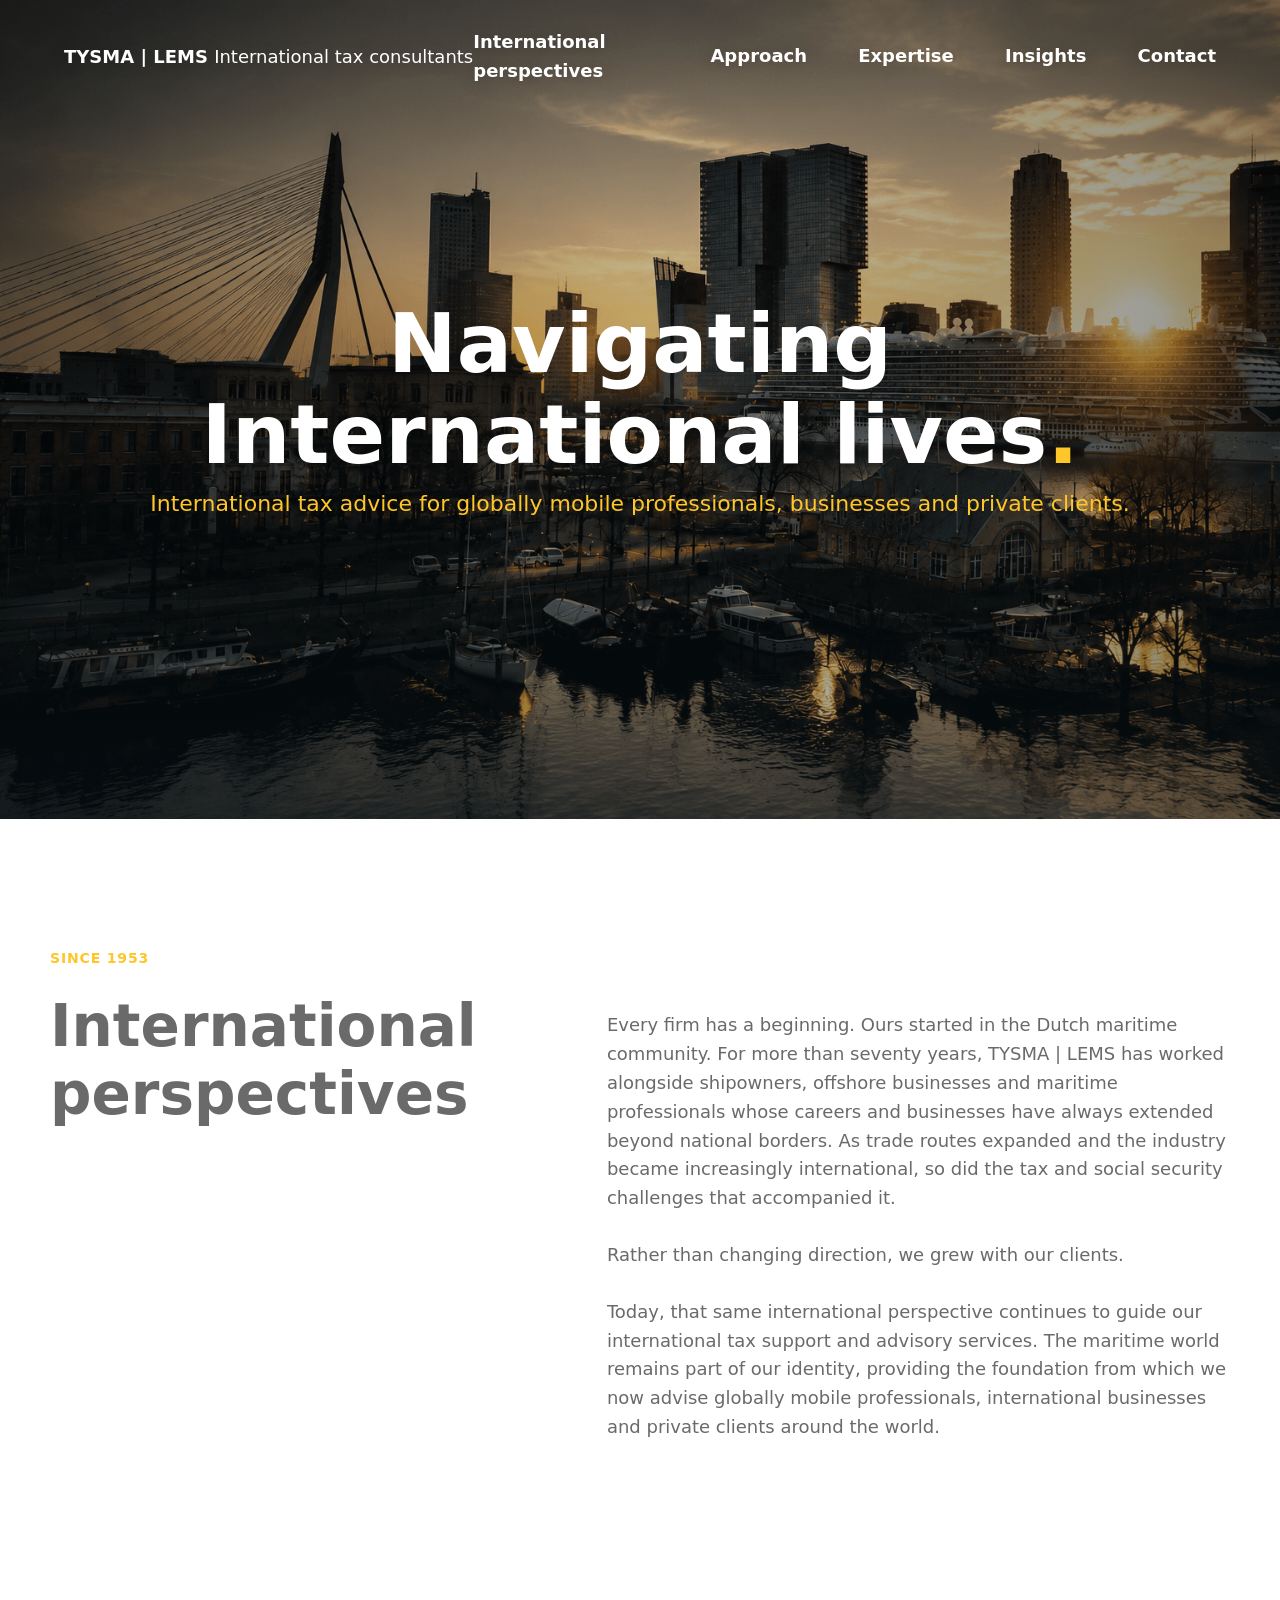
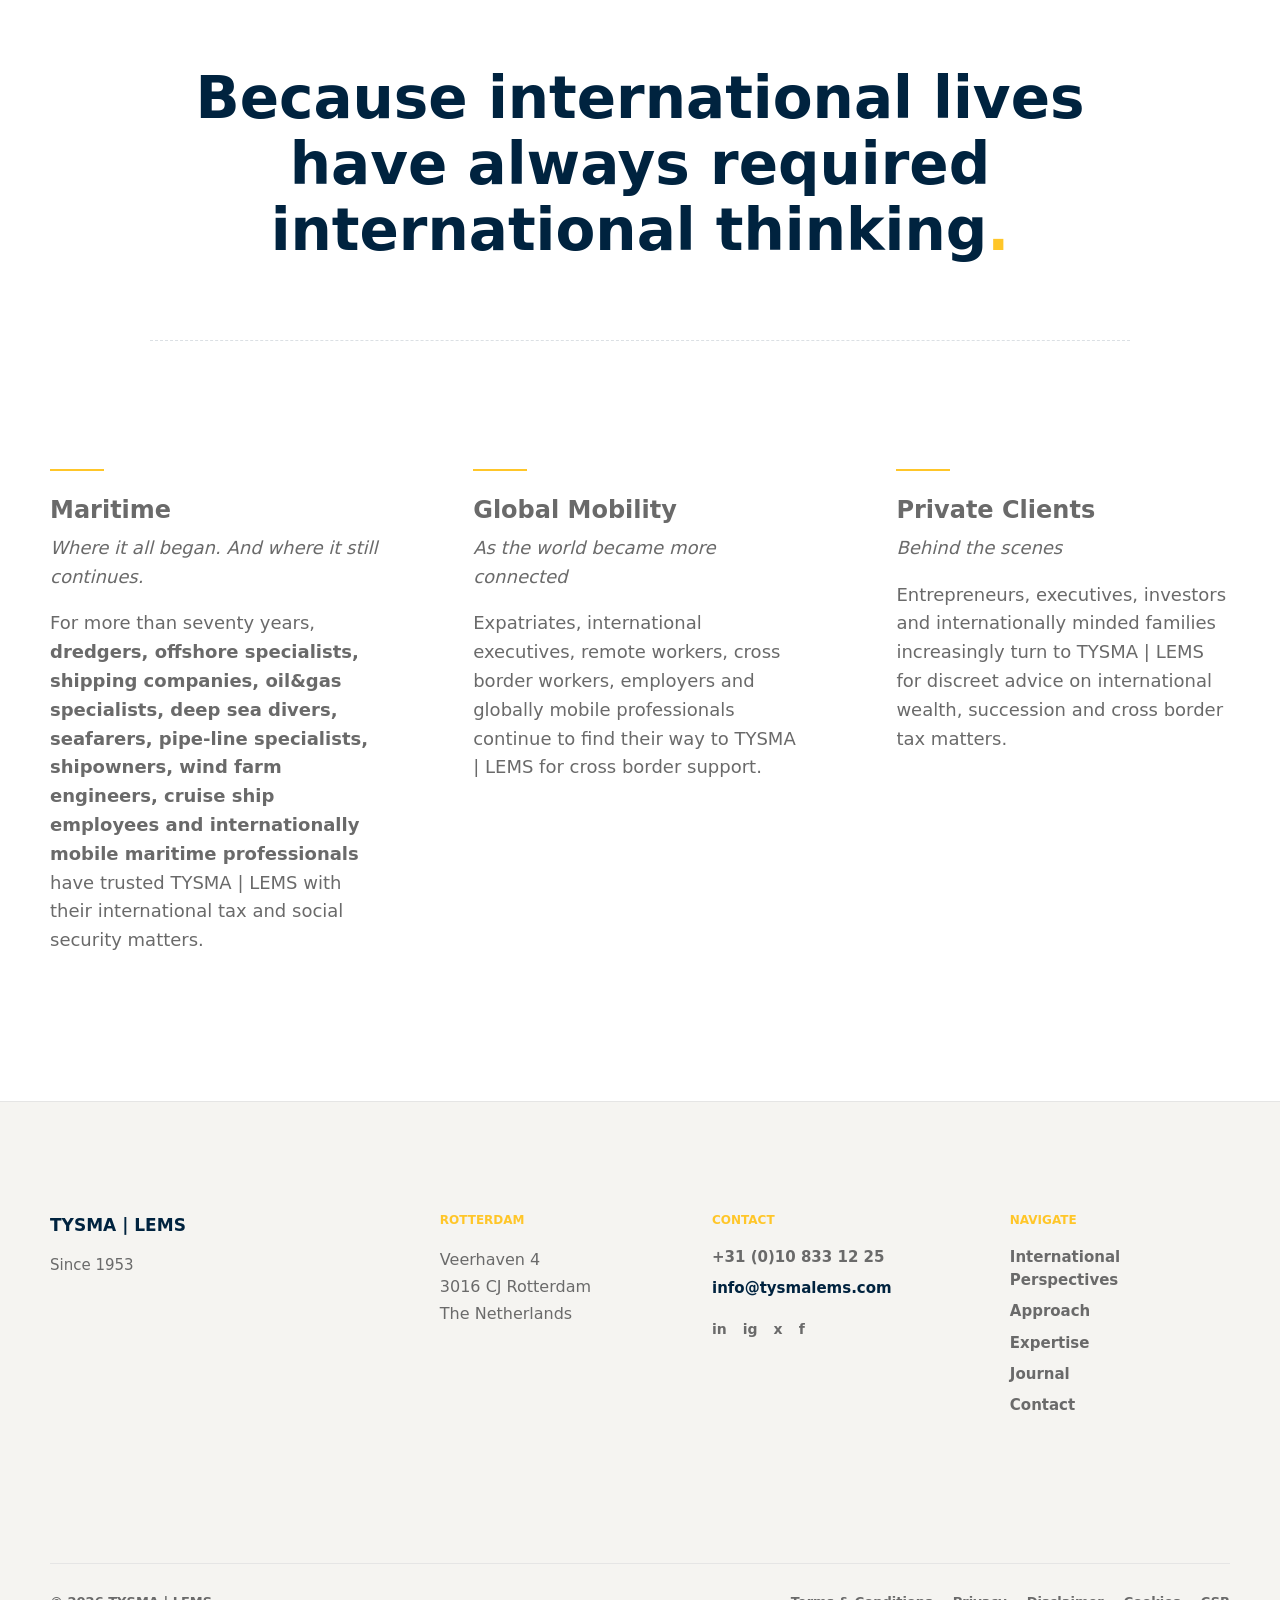
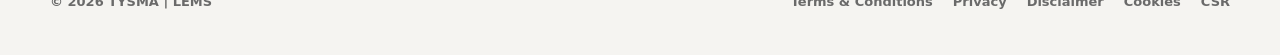
==== index.html @ 6f710032 "Set full homepage brand on one line and standardize short name" ====
<!doctype html>
<html lang="en">
  <head>
    <meta charset="utf-8">
    <meta name="viewport" content="width=device-width, initial-scale=1">
    <title>TYSMA | LEMS</title>
    <meta
      name="description"
      content="International tax advice for globally mobile professionals, businesses and private clients."
    >
    <link rel="canonical" href="https://www.tysmalems.com/">
    <meta property="og:title" content="TYSMA | LEMS">
    <meta property="og:description" content="International tax advice for globally mobile professionals, businesses and private clients.">
    <meta property="og:type" content="website">
    <meta property="og:url" content="https://www.tysmalems.com/">
    <link rel="icon" href="favicon.svg" type="image/svg+xml">
    <link rel="manifest" href="site.webmanifest">
    <meta name="theme-color" content="#00233F">
    <meta property="og:image" content="https://www.tysmalems.com/hero-maritime.png">
    <meta property="og:image:alt" content="TYSMA | LEMS">
    <meta name="twitter:image" content="https://www.tysmalems.com/hero-maritime.png">
    <meta name="twitter:card" content="summary_large_image">
    <link rel="stylesheet" href="styles.css?v=41">
  </head>
  <body>
    <header class="site-header site-header--full" data-header>
      <a class="brand brand--full" href="index.html" aria-label="TYSMA | LEMS International tax consultants — home">TYSMA | LEMS <span class="brand-description">International tax consultants</span></a>
      <button class="menu-button" type="button" aria-label="Open menu" aria-expanded="false" data-menu-button>
        <span></span>
        <span></span>
      </button>
      <nav class="site-nav" data-nav>
        <a href="index.html#international-lives">International perspectives</a>
        <a href="approach.html">Approach</a>
        <a href="expertise.html">Expertise</a>
        <a href="insights.html">Insights</a>
        <a href="contact.html">Contact</a>
      </nav>
    </header>

    <main>
      <section class="hero" id="tysmalems" aria-label="TYSMA | LEMS introduction">
        <div class="hero-slides" aria-hidden="true">
          <img src="hero-maritime.png" alt="" class="hero-image is-active">
        </div>
        <div class="hero-shade"></div>
        <div class="hero-content">
          <h1>Navigating International lives<span>.</span></h1>
          <p>International tax advice for globally mobile professionals, businesses and private&nbsp;clients.</p>
        </div>
      </section>

      <section class="intro section" id="international-lives">
        <div class="section-label">Since 1953</div>
        <div class="intro-grid">
          <h2>International perspectives</h2>
          <div class="copy">
            <p>Every firm has a beginning. Ours started in the Dutch maritime community. For more than seventy years, TYSMA | LEMS has worked alongside shipowners, offshore businesses and maritime professionals whose careers and businesses have always extended beyond national borders. As trade routes expanded and the industry became increasingly international, so did the tax and social security challenges that accompanied it.</p>
            <p>Rather than changing direction, we grew with our clients.</p>
            <p>Today, that same international perspective continues to guide our international tax support and advisory services. The maritime world remains part of our identity, providing the foundation from which we now advise globally mobile professionals, international businesses and private clients around the world.</p>
          </div>
        </div>
      </section>

      <section class="statement section" aria-label="Statement">
        <p>Because international lives have always required international thinking<span class="brand-dot">.</span></p>
      </section>

      <section class="expertise section" aria-label="Target groups">
        <article>
          <span class="target-mark" aria-hidden="true"></span>
          <h3>Maritime</h3>
          <p class="italic">Where it all began. And where it still continues.</p>
          <p>For more than seventy years, <strong>dredgers, offshore specialists, shipping companies, oil&gas specialists, deep sea divers, seafarers, pipe-line specialists, shipowners, wind farm engineers, cruise ship employees and internationally mobile maritime professionals</strong> have trusted TYSMA | LEMS with their international tax and social security matters.</p>
        </article>
        <article>
          <span class="target-mark" aria-hidden="true"></span>
          <h3>Global Mobility</h3>
          <p class="italic">As the world became more connected</p>
          <p>Expatriates, international executives, remote workers, cross border workers, employers and globally mobile professionals continue to find their way to TYSMA | LEMS for cross border support.</p>
        </article>
        <article>
          <span class="target-mark" aria-hidden="true"></span>
          <h3>Private Clients</h3>
          <p class="italic">Behind the scenes</p>
          <p>Entrepreneurs, executives, investors and internationally minded families increasingly turn to TYSMA | LEMS for discreet advice on international wealth, succession and cross border tax matters.</p>
        </article>
      </section>
    </main>

    <footer class="site-footer" id="footer">
      <div class="footer-inner">
        <div class="footer-brand-block">
          <div class="footer-mark">TYSMA | LEMS</div>
          <p>Since 1953</p>
        </div>

        <div class="footer-info-grid">
          <section class="footer-section" aria-labelledby="footer-rotterdam">
            <h2 id="footer-rotterdam">Rotterdam</h2>
            <address>
              Veerhaven 4<br>
              3016 CJ Rotterdam<br>
              The Netherlands
            </address>
          </section>

          <section class="footer-section" aria-labelledby="footer-contact">
            <h2 id="footer-contact">Contact</h2>
            <a href="tel:+31108331225">+31 (0)10 833 12 25</a>
            <a href="mailto:info@tysmalems.com">info@tysmalems.com</a>
            <div class="social-links footer-social" aria-label="Social links">
              <a href="#" aria-label="LinkedIn">in</a>
              <a href="#" aria-label="Instagram">ig</a>
              <a href="#" aria-label="X">x</a>
              <a href="#" aria-label="Facebook">f</a>
            </div>
          </section>
        </div>

        <nav class="footer-section footer-nav" aria-labelledby="footer-navigate">
          <h2 id="footer-navigate">Navigate</h2>
          <a href="index.html">International Perspectives</a>
          <a href="approach.html">Approach</a>
          <a href="expertise.html">Expertise</a>
          <a href="insights.html">Journal</a>
          <a href="contact.html">Contact</a>
        </nav>

        <div class="footer-bottom">
          <div class="footer-legal" aria-label="Legal links">
            <a href="terms.html">Terms &amp; Conditions</a>
            <a href="privacy.html">Privacy</a>
            <a href="disclaimer.html">Disclaimer</a>
            <a href="cookies.html">Cookies</a>
            <a href="csr.html">CSR</a>
          </div>
          <span>&copy; 2026 TYSMA | LEMS</span>
        </div>
      </div>
    </footer>

    <script src="seo.js?v=2"></script>
    <script src="script.js?v=30"></script>
  </body>
</html>
---- styles.css ----
:root {
  --ink: #3f3f3f;
  --muted: #6a6a6a;
  --light: #8a8a8a;
  --soft: #f4f1e8;
  --line: rgba(0, 35, 63, 0.14);
  --gold: #ffc629;
  --blue: #00233f;
  --white: #ffffff;
  --max: 1180px;
}

* {
  box-sizing: border-box;
}

html {
  scroll-behavior: smooth;
}

body {
  margin: 0;
  color: var(--ink);
  background: var(--white);
  font-family: Inter, ui-sans-serif, system-ui, -apple-system, BlinkMacSystemFont, "Segoe UI", sans-serif;
  font-size: 16px;
  line-height: 1.6;
}

a {
  color: inherit;
  text-decoration: none;
}

img {
  display: block;
  max-width: 100%;
}

.site-header {
  position: fixed;
  z-index: 20;
  top: 0;
  left: 0;
  right: 0;
  display: flex;
  align-items: center;
  justify-content: space-between;
  padding: 28px clamp(22px, 5vw, 78px);
  color: var(--white);
  text-shadow: 0 1px 16px rgba(0, 0, 0, 0.28);
  transition: background 180ms ease, box-shadow 180ms ease, padding 180ms ease;
}

.site-header.is-scrolled,
.site-header.is-open,
.inner-page .site-header {
  color: var(--ink);
  background: rgba(255, 255, 255, 0.94);
  box-shadow: 0 1px 0 rgba(23, 57, 74, 0.08);
  backdrop-filter: blur(12px);
  padding-top: 18px;
  padding-bottom: 18px;
  text-shadow: none;
}

.brand,
.site-nav a {
  font-size: 18px;
  font-weight: 650;
}

.brand {
  display: block;
  flex-shrink: 0;
  letter-spacing: 0;
  line-height: 1.25;
}

.brand.brand--full {
  white-space: nowrap;
  font-size: clamp(10px, 2.3vw, 18px);
}

.brand-description {
  font-weight: 400;
}

@media (max-width: 1200px) {
  .site-header--full {
    flex-wrap: wrap;
  }

  .site-header--full .menu-button {
    display: block;
  }

  .site-header--full .site-nav {
    display: none;
    width: 100%;
    flex-direction: column;
    align-items: flex-start;
    gap: 18px;
    padding: 18px 0 4px;
  }

  .site-header--full.is-open .site-nav {
    display: flex;
  }
}

@media (min-width: 901px) and (max-width: 1150px) {
  .site-header .site-nav {
    gap: 20px;
  }
  .site-header .site-nav a {
    font-size: 16px;
  }
}

.site-nav {
  display: flex;
  gap: clamp(22px, 4vw, 58px);
  align-items: center;
}

.site-nav a {
  position: relative;
}

.site-nav a::after {
  content: "";
  position: absolute;
  left: 0;
  right: 0;
  bottom: -7px;
  height: 2px;
  background: var(--gold);
  transform: scaleX(0);
  transform-origin: left;
  transition: transform 160ms ease;
}

.site-nav a:hover::after,
.site-nav a:focus-visible::after,
.site-nav a[aria-current="page"]::after {
  transform: scaleX(1);
}

.menu-button {
  display: none;
  width: 42px;
  height: 42px;
  border: 0;
  color: inherit;
  background: transparent;
  cursor: pointer;
}

.menu-button span {
  display: block;
  width: 24px;
  height: 2px;
  margin: 6px auto;
  background: currentColor;
}

.hero {
  position: relative;
  min-height: 91vh;
  overflow: hidden;
  display: grid;
  place-items: center;
  padding: 120px 24px;
}

.approach-hero {
  place-items: center;
}

.hero-image,
.hero-slides,
.hero-shade {
  position: absolute;
  inset: 0;
  width: 100%;
  height: 100%;
}

.approach-hero .hero-image {
  object-position: center;
}

.hero-image {
  position: absolute;
  opacity: 0;
  object-fit: cover;
  transition: opacity 1200ms ease;
}

.hero-image.is-active {
  opacity: 1;
}

.hero-shade {
  background:
    linear-gradient(180deg, rgba(0, 0, 0, 0.1), rgba(23, 57, 74, 0.18)),
    radial-gradient(circle at 52% 45%, rgba(0, 0, 0, 0.1), rgba(0, 0, 0, 0.42));
}

.approach-hero-shade {
  position: absolute;
  inset: 0;
  background:
    linear-gradient(90deg, rgba(0, 35, 63, 0.4), rgba(0, 35, 63, 0.08) 58%, rgba(0, 35, 63, 0.18)),
    linear-gradient(180deg, rgba(0, 0, 0, 0.08), rgba(0, 0, 0, 0.2));
}

.hero-content {
  position: relative;
  width: min(1100px, 92vw);
  text-align: center;
  color: var(--white);
}

.approach-hero-content {
  position: relative;
  z-index: 1;
  width: min(1100px, 92vw);
  text-align: center;
  color: var(--white);
}

.approach-hero-content h1 {
  margin: 0;
  font-size: clamp(46px, 5.5vw, 72px);
  font-weight: 650;
  line-height: 1.08;
}

.approach-hero-content p {
  margin: 18px 0 0;
  color: var(--white);
  font-size: clamp(38px, 5vw, 66px);
  font-weight: 400;
  line-height: 1.15;
}

.approach-hero-content p span {
  color: var(--gold);
}

.hero h1 {
  margin: 0 0 8px;
  font-size: clamp(42px, 7vw, 82px);
  line-height: 1.1;
  font-weight: 650;
}

.hero h1 span,
.hero p,
.section-label {
  color: var(--gold);
}

.brand-dot {
  color: var(--gold);
}

.hero p {
  max-width: 980px;
  margin: 0 auto;
  font-size: clamp(18px, 2vw, 22px);
  line-height: 1.45;
}

.section {
  width: min(var(--max), calc(100% - 44px));
  margin: 0 auto;
  padding: clamp(72px, 10vw, 132px) 0;
  scroll-margin-top: 96px;
}

.page-main {
  padding-top: 92px;
}

.page-section {
  width: min(var(--max), calc(100% - 44px));
  margin: 0 auto;
  padding: clamp(72px, 10vw, 132px) 0;
  scroll-margin-top: 96px;
}

.section-label {
  margin-bottom: 24px;
  font-size: 14px;
  font-weight: 700;
  text-transform: uppercase;
  letter-spacing: 0.06em;
}

.intro-grid,
.principles,
.contact {
  display: grid;
  grid-template-columns: minmax(260px, 0.9fr) minmax(0, 1.2fr);
  gap: clamp(34px, 7vw, 92px);
}

h2 {
  margin: 0;
  color: var(--muted);
  font-size: clamp(38px, 5vw, 58px);
  font-weight: 650;
  line-height: 1.16;
}

.page-title {
  margin: 0;
  color: var(--muted);
  font-size: clamp(42px, 6vw, 72px);
  font-weight: 650;
  line-height: 1.1;
}

.copy {
  color: var(--muted);
  font-size: 18px;
}

.copy p + p {
  margin-top: 28px;
}

.statement {
  max-width: 980px;
  padding-top: clamp(34px, 6vw, 78px);
  padding-bottom: clamp(34px, 6vw, 78px);
  text-align: center;
  border-bottom: 1px dashed var(--line);
}

.statement p {
  margin: 0;
  color: var(--blue);
  font-size: clamp(32px, 4.8vw, 58px);
  font-weight: 650;
  line-height: 1.14;
}

.expertise {
  display: grid;
  grid-template-columns: repeat(3, 1fr);
  gap: clamp(38px, 7vw, 96px);
  background: var(--white);
}

.expertise article {
  min-height: 0;
  padding: 0;
  background: transparent;
}

.target-mark {
  display: block;
  width: 54px;
  height: 2px;
  background: var(--gold);
}

h3 {
  margin: 24px 0 8px;
  color: var(--muted);
  font-size: 24px;
  line-height: 1.3;
}

.expertise p,
.principle-list p,
.journal p,
.approach-content p {
  color: var(--muted);
  font-size: 18px;
}

.italic {
  margin-top: 0;
  font-style: italic;
  font-weight: 300;
}

.approach {
  display: grid;
  grid-template-columns: minmax(320px, 0.95fr) minmax(0, 1fr);
  gap: clamp(36px, 6vw, 82px);
  align-items: center;
}

.approach-opening {
  max-width: 980px;
  padding-top: clamp(58px, 8vw, 92px);
  padding-bottom: clamp(58px, 8vw, 92px);
  text-align: center;
}

.approach-opening p {
  margin: 0;
  color: var(--muted);
  font-size: clamp(22px, 2.8vw, 30px);
  font-style: italic;
  font-weight: 300;
  line-height: 1.35;
}

.approach-opening > span {
  display: block;
  width: 204px;
  height: 2px;
  margin: clamp(50px, 7vw, 76px) auto 0;
  background: var(--gold);
}

.approach-image {
  min-height: 560px;
  overflow: hidden;
}

.approach-image img {
  width: 100%;
  height: 100%;
  object-fit: cover;
}

.approach-content .lead {
  color: var(--blue);
  font-size: clamp(23px, 2.4vw, 34px);
  line-height: 1.28;
}

.principles {
  border-top: 1px solid var(--line);
}

.principle-list {
  display: grid;
  grid-template-columns: repeat(2, minmax(0, 1fr));
  gap: 34px 40px;
}

.principle-list article {
  border-top: 1px solid var(--line);
  padding-top: 22px;
}

.journal {
  width: 100%;
  max-width: none;
  background: var(--blue);
  color: var(--white);
  padding-left: max(22px, calc((100vw - var(--max)) / 2));
  padding-right: max(22px, calc((100vw - var(--max)) / 2));
}

.journal-page {
  min-height: calc(100vh - 92px);
}

.journal-page p {
  max-width: 680px;
  color: var(--muted);
  font-size: 20px;
}

.journal-filters {
  display: flex;
  flex-wrap: wrap;
  gap: 14px 26px;
  margin: clamp(42px, 7vw, 74px) 0 42px;
}

.journal-filters button,
.journal-filters a {
  border: 0;
  padding: 0;
  color: var(--muted);
  background: transparent;
  font: inherit;
  font-size: 13px;
  font-weight: 800;
  letter-spacing: 0.06em;
  text-transform: uppercase;
  cursor: pointer;
}

.journal-filters button.is-active,
.journal-filters a.is-active {
  color: var(--blue);
  border-bottom: 2px solid var(--gold);
}

.featured-journal {
  padding: clamp(34px, 6vw, 66px) 0;
  border-top: 1px solid var(--line);
  border-bottom: 1px solid var(--line);
}

.featured-journal h2 {
  max-width: 880px;
  margin: 16px 0;
  color: var(--blue);
  font-size: clamp(36px, 5vw, 64px);
}

.featured-journal a,
.journal-item a,
.article-share a,
.article-back-link {
  display: inline-block;
  margin-top: 18px;
  color: var(--blue);
  font-weight: 800;
  border-bottom: 2px solid var(--gold);
}

.journal-list {
  display: grid;
  grid-template-columns: repeat(3, 1fr);
  gap: clamp(32px, 5vw, 64px);
  margin-top: clamp(44px, 7vw, 76px);
}

.category-list {
  margin-top: clamp(34px, 6vw, 62px);
}

.journal-item {
  padding-top: 22px;
  border-top: 1px solid var(--line);
}

.journal-item h2 {
  margin: 16px 0 12px;
  color: var(--muted);
  font-size: clamp(25px, 3vw, 34px);
}

.journal-meta {
  margin: 0;
  color: var(--gold);
  font-size: 13px;
  font-weight: 800;
  letter-spacing: 0.06em;
  text-transform: uppercase;
}

.journal-empty {
  grid-column: 1 / -1;
}

.article-page {
  max-width: 780px;
}

.article-page .page-title {
  margin-top: 18px;
}

.article-standfirst {
  color: var(--muted);
  font-size: clamp(22px, 3vw, 30px);
  line-height: 1.36;
}

.article-hero {
  width: 100%;
  margin: 46px 0;
}

.article-body {
  color: var(--muted);
  font-size: 19px;
  line-height: 1.78;
}

.article-body p + p {
  margin-top: 28px;
}

.article-contact {
  margin-top: 52px;
  padding-top: 24px;
  border-top: 1px solid var(--line);
}

.article-contact p {
  max-width: 620px;
  margin: 0;
  color: var(--muted);
  font-size: 20px;
  line-height: 1.55;
}

.article-contact a {
  display: inline-block;
  margin-top: 18px;
  color: var(--blue);
  font-weight: 800;
  border-bottom: 2px solid var(--gold);
}

.article-footer {
  display: grid;
  grid-template-columns: minmax(180px, 1fr) auto;
  gap: 22px 42px;
  align-items: start;
  margin-top: 58px;
  padding-top: 24px;
  border-top: 1px solid var(--line);
}

.article-updated {
  margin: 18px 0 0;
  color: var(--ink);
}

.article-footer-actions {
  display: flex;
  flex-wrap: wrap;
  justify-content: flex-end;
  gap: 18px 32px;
}

.article-share {
  display: flex;
  flex-wrap: wrap;
  gap: 18px;
  align-items: baseline;
}

.article-share button {
  border: 0;
  margin-top: 18px;
  padding: 0 0 2px;
  color: var(--blue);
  background: transparent;
  font: inherit;
  font-weight: 800;
  border-bottom: 2px solid transparent;
  cursor: pointer;
}

.cms-page {
  background: var(--white);
}

.cms-desk > .page-title {
  max-width: 900px;
}

.cms-intro {
  max-width: 760px;
  color: var(--muted);
  font-size: 19px;
}

.cms-status {
  margin: 0;
  color: var(--blue);
  font-size: 13px;
  font-weight: 800;
}

.cms-grid {
  display: grid;
  grid-template-columns: minmax(300px, 0.8fr) minmax(420px, 1.2fr);
  gap: 28px;
  margin-top: 52px;
}

.cms-media-stack {
  display: grid;
  gap: 28px;
  align-content: start;
}

.cms-panel {
  background: var(--white);
  padding: clamp(24px, 4vw, 40px);
  border: 1px solid rgba(0, 35, 63, 0.12);
}

.cms-panel-head {
  display: flex;
  align-items: flex-start;
  justify-content: space-between;
  gap: 18px;
  margin-bottom: 26px;
}

.cms-panel h2 {
  margin: 0;
  color: var(--blue);
  font-size: 26px;
}

.cms-panel-head p {
  margin: 0;
  color: var(--muted);
  font-weight: 700;
}

.media-row,
.desk-row {
  display: grid;
  gap: 18px;
  padding: 18px 0;
  border-top: 1px solid var(--line);
}

.media-row {
  grid-template-columns: 96px minmax(0, 1fr) auto;
  align-items: center;
}

.media-row img {
  width: 96px;
  aspect-ratio: 3 / 2;
  object-fit: cover;
}

.media-row strong,
.media-row span,
.desk-row span {
  display: block;
}

.media-row span,
.desk-row p,
.desk-row span {
  color: var(--muted);
  font-size: 13px;
}

.upload-drop {
  display: block;
  margin-top: 22px;
  padding: 24px;
  color: var(--blue);
  border: 1px dashed var(--gold);
  cursor: pointer;
}

.upload-drop input {
  display: block;
  margin-top: 14px;
}

.cms-form {
  display: grid;
  gap: 18px;
}

.field-grid {
  display: grid;
  grid-template-columns: 1fr 1fr;
  gap: 18px;
}

.cms-form label span {
  display: block;
  margin-bottom: 8px;
  color: var(--blue);
  font-size: 13px;
  font-weight: 800;
  text-transform: uppercase;
}

.cms-form input,
.cms-form select,
.cms-form textarea {
  width: 100%;
  border: 1px solid rgba(0, 35, 63, 0.18);
  padding: 12px 13px;
  color: var(--ink);
  background: var(--white);
  font: inherit;
}

.checkbox-field {
  display: flex;
  gap: 10px;
  align-items: center;
}

.checkbox-stack {
  display: grid;
  gap: 12px;
  padding: 18px 0;
  border-top: 1px solid var(--line);
  border-bottom: 1px solid var(--line);
}

.checkbox-field input {
  width: auto;
}

.checkbox-field span {
  margin: 0;
}

.cms-actions,
.desk-actions {
  display: flex;
  flex-wrap: wrap;
  gap: 12px;
}

.primary-button,
.secondary-button,
.media-row button,
.desk-actions button,
.desk-actions a {
  border: 1px solid var(--blue);
  padding: 10px 14px;
  color: var(--blue);
  background: transparent;
  font: inherit;
  font-size: 13px;
  font-weight: 800;
  text-transform: uppercase;
  cursor: pointer;
}

.primary-button {
  color: var(--blue);
  border-color: var(--gold);
  background: var(--gold);
}

.primary-button:disabled {
  cursor: wait;
  opacity: 0.62;
}

.article-desk {
  margin-top: 28px;
}

.desk-row {
  grid-template-columns: minmax(0, 1fr) auto;
  align-items: center;
}

.desk-row h3 {
  margin: 4px 0;
  color: var(--blue);
}

.desk-flags {
  display: flex;
  flex-wrap: wrap;
  gap: 8px;
  margin-top: 10px;
}

.desk-flags span {
  display: inline-block;
  padding: 4px 8px;
  color: var(--blue);
  background: transparent;
  border-left: 2px solid var(--gold);
  font-size: 12px;
  font-weight: 800;
  text-transform: uppercase;
}

.corporate-page-list {
  display: grid;
  gap: 0;
  margin-top: 28px;
}

.corporate-page-row {
  display: grid;
  grid-template-columns: minmax(0, 1fr) auto;
  gap: 18px;
  align-items: center;
  padding: 16px 0;
  border-top: 1px solid var(--line);
}

.corporate-page-row strong,
.corporate-page-row span {
  display: block;
}

.corporate-page-row strong {
  color: var(--blue);
}

.corporate-page-row span {
  margin-top: 4px;
  color: var(--muted);
  font-size: 13px;
}

.corporate-page-row a {
  color: var(--blue);
  font-size: 13px;
  font-weight: 800;
  text-transform: uppercase;
}

.legal-page {
  min-height: 56vh;
}

.legal-intro {
  max-width: 760px;
  margin: 24px 0 0;
  color: var(--muted);
  font-size: clamp(20px, 2.4vw, 28px);
  line-height: 1.42;
}

.legal-hub-list {
  display: grid;
  grid-template-columns: repeat(5, minmax(0, 1fr));
  gap: clamp(24px, 3vw, 42px);
  margin-top: clamp(54px, 8vw, 96px);
  padding-top: 30px;
  border-top: 1px solid var(--line);
}

.legal-hub-item {
  display: flex;
  min-height: 210px;
  flex-direction: column;
  align-items: flex-start;
}

.legal-hub-item p {
  margin: 0 0 18px;
  color: var(--gold);
  font-size: 12px;
  font-weight: 850;
  text-transform: uppercase;
}

.legal-hub-item h2 {
  color: var(--blue);
  font-size: clamp(24px, 2.4vw, 32px);
  line-height: 1.08;
}

.legal-hub-item span {
  margin-top: 18px;
  color: var(--muted);
  font-size: 14px;
}

.legal-hub-item a,
.text-link {
  margin-top: auto;
  color: var(--blue);
  font-size: 14px;
  font-weight: 800;
  text-transform: uppercase;
}

.legal-page-grid {
  display: grid;
  grid-template-columns: minmax(0, 7fr) minmax(220px, 3fr);
  gap: clamp(34px, 8vw, 110px);
  align-items: start;
}

.legal-page-meta {
  padding-top: 10px;
  border-top: 2px solid var(--gold);
}

.legal-page-meta span {
  color: var(--blue);
  font-size: 12px;
  font-weight: 850;
  text-transform: uppercase;
}

.legal-page-meta p {
  margin: 16px 0 0;
  color: var(--muted);
  font-size: 15px;
}

.legal-body {
  max-width: 820px;
  margin-top: clamp(48px, 7vw, 86px);
  padding-top: 30px;
  border-top: 1px solid var(--line);
}

.legal-body p {
  margin: 0;
  color: var(--muted);
  font-size: 18px;
  line-height: 1.75;
}

.legal-body h2 {
  margin: 42px 0 18px;
  color: var(--blue);
  font-size: clamp(26px, 3vw, 38px);
  line-height: 1.08;
}

.legal-body h3 {
  margin: 28px 0 12px;
  color: var(--ink);
  font-size: 15px;
  font-weight: 850;
  letter-spacing: 0.04em;
  text-transform: uppercase;
}

.legal-body strong {
  color: var(--blue);
}

.legal-body a {
  color: var(--blue);
  border-bottom: 1px solid var(--gold);
}

.expertise-page {
  min-height: 62vh;
}

.expertise-intro {
  max-width: 760px;
  margin: 24px 0 0;
  color: var(--muted);
  font-size: clamp(20px, 2.4vw, 28px);
  line-height: 1.42;
}

.expertise-index {
  display: grid;
  grid-template-columns: repeat(4, minmax(0, 1fr));
  gap: clamp(32px, 4.8vw, 72px);
  margin-top: clamp(56px, 8vw, 100px);
  padding-top: 30px;
  border-top: 1px solid var(--line);
}

.expertise-topic-group {
  min-width: 0;
}

.expertise-rule {
  display: block;
  width: 54px;
  height: 2px;
  margin-bottom: 24px;
  background: var(--gold);
}

.expertise-topic-group h2 {
  color: var(--blue);
  font-size: clamp(22px, 2vw, 30px);
  font-weight: 700;
  line-height: 1.08;
  text-transform: uppercase;
}

@media (min-width: 901px) {
  .expertise-topic-group h2 {
    min-height: 3.24em;
  }
}

.expertise-topic-group ul {
  list-style: none;
  margin: 24px 0 0;
  padding: 0;
}

.expertise-topic-group li {
  color: var(--muted);
  font-size: 17px;
  line-height: 1.55;
}

.expertise-topic-group li + li {
  margin-top: 12px;
}

.expertise-closing {
  max-width: 680px;
  margin-top: clamp(70px, 10vw, 130px);
  padding-top: 30px;
  border-top: 1px solid var(--line);
}

.expertise-closing h2 {
  color: var(--blue);
  font-size: clamp(28px, 3vw, 42px);
  line-height: 1.08;
  text-transform: uppercase;
}

.expertise-closing p {
  margin: 18px 0 0;
  color: var(--muted);
  font-size: 18px;
}

.expertise-closing .text-link {
  display: inline-block;
  margin-top: 24px;
}

.legal-body p + p,
.legal-body p + h2,
.legal-body p + h3 {
  margin-top: 28px;
}

.legal-body + .text-link {
  display: inline-block;
  margin-top: 40px;
}

.journal h2,
.journal p {
  color: var(--white);
}

.journal-row {
  display: grid;
  grid-template-columns: minmax(240px, 0.9fr) minmax(0, 1.1fr);
  gap: clamp(30px, 6vw, 80px);
  align-items: end;
}

.contact-editorial {
  display: grid;
  grid-template-columns: repeat(12, minmax(0, 1fr));
  gap: 0 clamp(18px, 2.8vw, 34px);
  padding-top: clamp(92px, 12vw, 146px);
}

.contact-hero-copy {
  grid-column: 1 / span 7;
}

.contact-hero-copy .page-title {
  text-transform: uppercase;
}

.contact-hero-copy p {
  max-width: 680px;
  margin: 28px 0 0;
  color: var(--muted);
  font-size: clamp(19px, 2vw, 24px);
  line-height: 1.55;
}

.contact-direct {
  grid-column: 9 / span 4;
  align-self: end;
  padding-bottom: 8px;
}

.contact-link {
  display: inline-block;
  color: var(--blue);
  font-size: clamp(19px, 2vw, 26px);
  font-weight: 650;
  line-height: 1.25;
}

.contact-link::after {
  content: "";
  display: block;
  width: 72px;
  height: 2px;
  margin-top: 14px;
  background: var(--gold);
}

.contact-direct p {
  margin: 14px 0 0;
  color: var(--muted);
  font-size: 18px;
  line-height: 1.45;
}

.contact-company-details {
  margin-top: 34px;
  padding-top: 20px;
  border-top: 1px solid var(--line);
}

.contact-company-details h2 {
  margin: 0 0 16px;
  color: var(--blue);
  font-size: 12px;
  font-weight: 850;
  letter-spacing: 0.04em;
  text-transform: uppercase;
}

.contact-company-details p {
  margin-top: 12px;
  font-size: 15px;
  line-height: 1.55;
}

.contact-divider {
  grid-column: 1 / -1;
  height: 1px;
  margin: clamp(48px, 7vw, 78px) 0 clamp(42px, 6vw, 68px);
  background: var(--line);
}

.contact-message-copy {
  grid-column: 1 / span 8;
}

.contact-message-copy h2,
.contact-availability h2 {
  margin: 0;
  color: var(--blue);
  font-size: clamp(24px, 2.5vw, 34px);
  font-weight: 800;
  line-height: 1.15;
  text-transform: uppercase;
}

.contact-message-copy p {
  max-width: 720px;
  margin: 20px 0 0;
  color: var(--muted);
  font-size: 18px;
  line-height: 1.7;
}

.contact-form {
  grid-column: 1 / span 8;
  display: grid;
  gap: 24px;
  margin-top: 38px;
}

.form-honeypot {
  position: absolute;
  left: -10000px;
  width: 1px;
  height: 1px;
  overflow: hidden;
}

.contact-form label > span {
  display: block;
  margin-bottom: 9px;
  color: var(--blue);
  font-size: 14px;
  font-weight: 800;
}

.contact-form input,
.contact-form textarea {
  width: 100%;
  border: 1px solid rgba(0, 35, 63, 0.16);
  padding: 16px 18px;
  color: var(--ink);
  background: var(--white);
  font: inherit;
  outline: 0;
}

.contact-form input:focus,
.contact-form textarea:focus {
  border-color: var(--blue);
  box-shadow: 0 0 0 3px rgba(255, 198, 41, 0.28);
}

.contact-form input {
  min-height: 58px;
}

.contact-form textarea {
  min-height: 230px;
  resize: vertical;
}

.contact-consent {
  display: flex;
  gap: 12px;
  align-items: flex-start;
}

.contact-consent input {
  width: 22px;
  min-width: 22px;
  height: 22px;
  min-height: 22px;
  margin-top: 2px;
  accent-color: var(--gold);
}

.contact-consent span {
  margin: 0;
  color: var(--muted);
  font-size: 16px;
  line-height: 1.55;
}

.contact-consent a {
  color: var(--blue);
  font-weight: 800;
  border-bottom: 2px solid var(--gold);
}

.contact-form-actions {
  display: flex;
  flex-wrap: wrap;
  gap: 16px 22px;
  align-items: center;
}

.contact-form-actions p {
  margin: 0;
  color: var(--blue);
  font-size: 14px;
  font-weight: 800;
}

.contact-availability {
  grid-column: 10 / span 3;
  grid-row: 4 / span 2;
  align-self: start;
  padding-top: 4px;
}

.contact-availability h2::after {
  content: "";
  display: block;
  width: 70px;
  height: 2px;
  margin-top: 18px;
  background: var(--gold);
}

.contact-availability p {
  margin: 24px 0 0;
  color: var(--muted);
  font-size: 18px;
  line-height: 1.55;
}

.site-footer {
  background: #f5f4f1;
  border-top: 1px solid #e5e5e5;
  color: var(--ink);
  padding: clamp(72px, 9vw, 112px) 0 42px;
  scroll-margin-top: 96px;
}

.footer-inner {
  display: grid;
  grid-template-columns: minmax(210px, 0.75fr) minmax(420px, 1.2fr) minmax(170px, 0.55fr);
  gap: clamp(42px, 7vw, 96px);
  align-items: start;
  width: min(var(--max), calc(100% - 44px));
  margin: 0 auto;
}

.footer-brand-block p {
  margin: 8px 0 0;
  color: var(--muted);
  font-size: 15px;
  line-height: 1.45;
}

.footer-mark {
  margin-bottom: 18px;
  color: var(--blue);
  font-size: 17px;
  font-weight: 750;
  line-height: 1.35;
}

.footer-info-grid {
  display: grid;
  grid-template-columns: 1fr 1fr;
  gap: clamp(34px, 5vw, 72px);
}

.footer-section h2 {
  margin: 0 0 18px;
  color: var(--gold);
  font-size: 12px;
  font-weight: 850;
  letter-spacing: 0;
  text-transform: uppercase;
}

.footer-section {
  display: flex;
  flex-direction: column;
  align-items: flex-start;
}

.footer-section address {
  margin: 0;
  color: var(--muted);
  font-style: normal;
  font-size: 16px;
  font-weight: 500;
  line-height: 1.7;
}

.footer-section a,
.footer-legal a {
  display: block;
  color: var(--muted);
  font-size: 15px;
  font-weight: 600;
  line-height: 1.55;
  text-decoration: none;
  transition: color 180ms ease;
}

.footer-section a:hover,
.footer-legal a:hover {
  color: var(--blue);
}

.footer-section > a + a {
  margin-top: 8px;
}

.footer-section a[href^="mailto"] {
  color: var(--blue);
}

.social-links {
  display: flex;
  align-items: center;
  gap: 16px;
}

.social-links a {
  display: inline-flex;
  align-items: center;
  justify-content: center;
  color: var(--muted);
  font-size: 14px;
  font-weight: 750;
  line-height: 1;
  text-transform: lowercase;
}

.footer-social {
  margin-top: 22px;
}

.footer-social a + a {
  margin-top: 0;
}

.footer-bottom {
  grid-column: 1 / -1;
  display: flex;
  align-items: flex-start;
  justify-content: space-between;
  flex-wrap: wrap;
  gap: 20px 34px;
  margin-top: clamp(30px, 5vw, 56px);
  padding-top: 28px;
  border-top: 1px solid #e5e5e5;
  color: var(--muted);
  font-size: 13px;
  font-weight: 600;
}

.footer-legal {
  display: flex;
  flex-wrap: wrap;
  gap: 10px 20px;
  order: 2;
}

.footer-bottom > span {
  order: 1;
}

.footer-legal a {
  color: var(--muted);
  font-size: 13px;
  font-weight: 600;
}

@media (max-width: 900px) {
  .site-header {
    align-items: center;
    flex-wrap: wrap;
  }

  .menu-button {
    display: block;
  }

  .site-nav {
    position: static;
    width: 100%;
    display: none;
    flex-direction: column;
    align-items: flex-start;
    gap: 18px;
    padding: 18px 0 4px;
  }

  .site-header.is-open .site-nav {
    display: flex;
  }

  .intro-grid,
  .approach,
  .principles,
  .journal-row,
  .journal-list,
  .cms-grid,
  .field-grid,
  .desk-row,
  .corporate-page-row,
  .legal-page-grid,
  .legal-hub-list,
  .expertise-index,
  .footer-inner,
  .footer-info-grid {
    grid-template-columns: 1fr;
  }

  .expertise {
    grid-template-columns: 1fr;
  }

  .expertise article {
    min-height: auto;
  }

  .principle-list {
    grid-template-columns: 1fr;
  }

  .article-footer {
    grid-template-columns: 1fr;
  }

  .article-footer-actions {
    justify-content: flex-start;
  }

  .contact-editorial {
    grid-template-columns: 1fr;
  }

  .contact-hero-copy,
  .contact-direct,
  .contact-divider,
  .contact-message-copy,
  .contact-form,
  .contact-availability {
    grid-column: 1;
  }

  .contact-direct {
    align-self: start;
    margin-top: 34px;
    padding-bottom: 0;
  }

  .contact-availability {
    grid-row: auto;
    margin-top: 48px;
  }

  .legal-hub-item {
    min-height: 0;
    padding-bottom: 30px;
    border-bottom: 1px solid var(--line);
  }

  .legal-hub-item a {
    margin-top: 24px;
  }

  .legal-page-meta {
    max-width: 280px;
  }

  .expertise-index {
    grid-template-columns: repeat(2, minmax(0, 1fr));
  }

  .approach-image {
    min-height: 380px;
  }
}

@media (max-width: 580px) {
  .brand,
  .site-nav a {
    font-size: 16px;
  }

  .hero {
    min-height: 84vh;
    padding-top: 108px;
  }

  .approach-hero-content p {
    font-size: 31px;
  }

  .section {
    width: min(100% - 32px, var(--max));
  }

  .statement {
    width: min(100% - 32px, 980px);
  }

  .copy,
  .expertise p,
  .principle-list p,
  .journal p,
  .approach-content p,
  .contact-message-copy p,
  .contact-direct p,
  .contact-availability p {
    font-size: 16px;
  }

  .contact-editorial {
    padding-top: 72px;
  }

  .contact-hero-copy p {
    font-size: 18px;
  }

  .contact-divider {
    margin: 42px 0 38px;
  }

  .expertise-index {
    grid-template-columns: 1fr;
    gap: 30px;
    margin-top: 48px;
  }

  .expertise-topic-group {
    padding-bottom: 30px;
    border-bottom: 1px solid var(--line);
  }

  .expertise-topic-group:last-child {
    padding-bottom: 0;
    border-bottom: 0;
  }

  .expertise-topic-group li {
    font-size: 16px;
  }

  .footer-inner {
    width: min(100% - 32px, var(--max));
    gap: 40px;
  }

  .footer-info-grid {
    gap: 36px;
  }

  .footer-bottom {
    flex-direction: column;
    align-items: flex-start;
    gap: 18px;
  }

  .footer-bottom > span {
    order: 2;
  }

  .footer-legal {
    order: 1;
    gap: 10px 18px;
  }
}
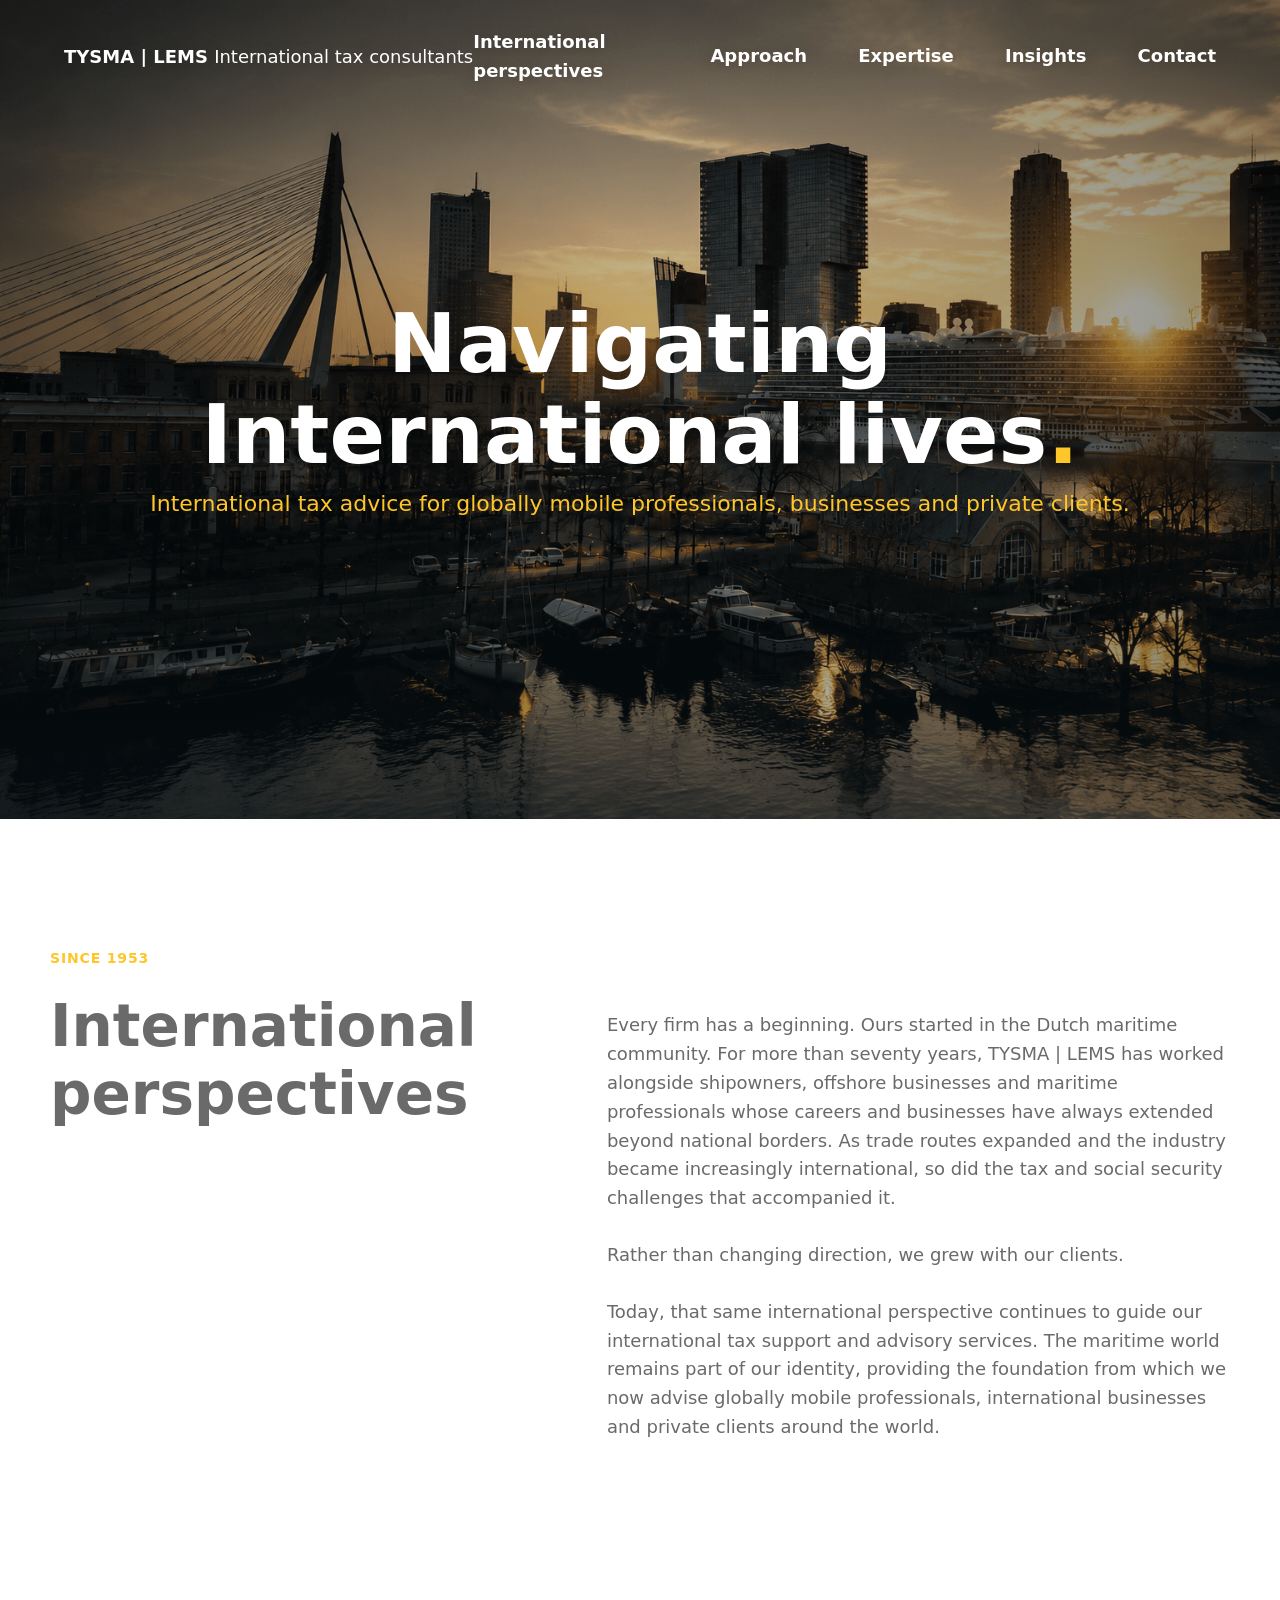
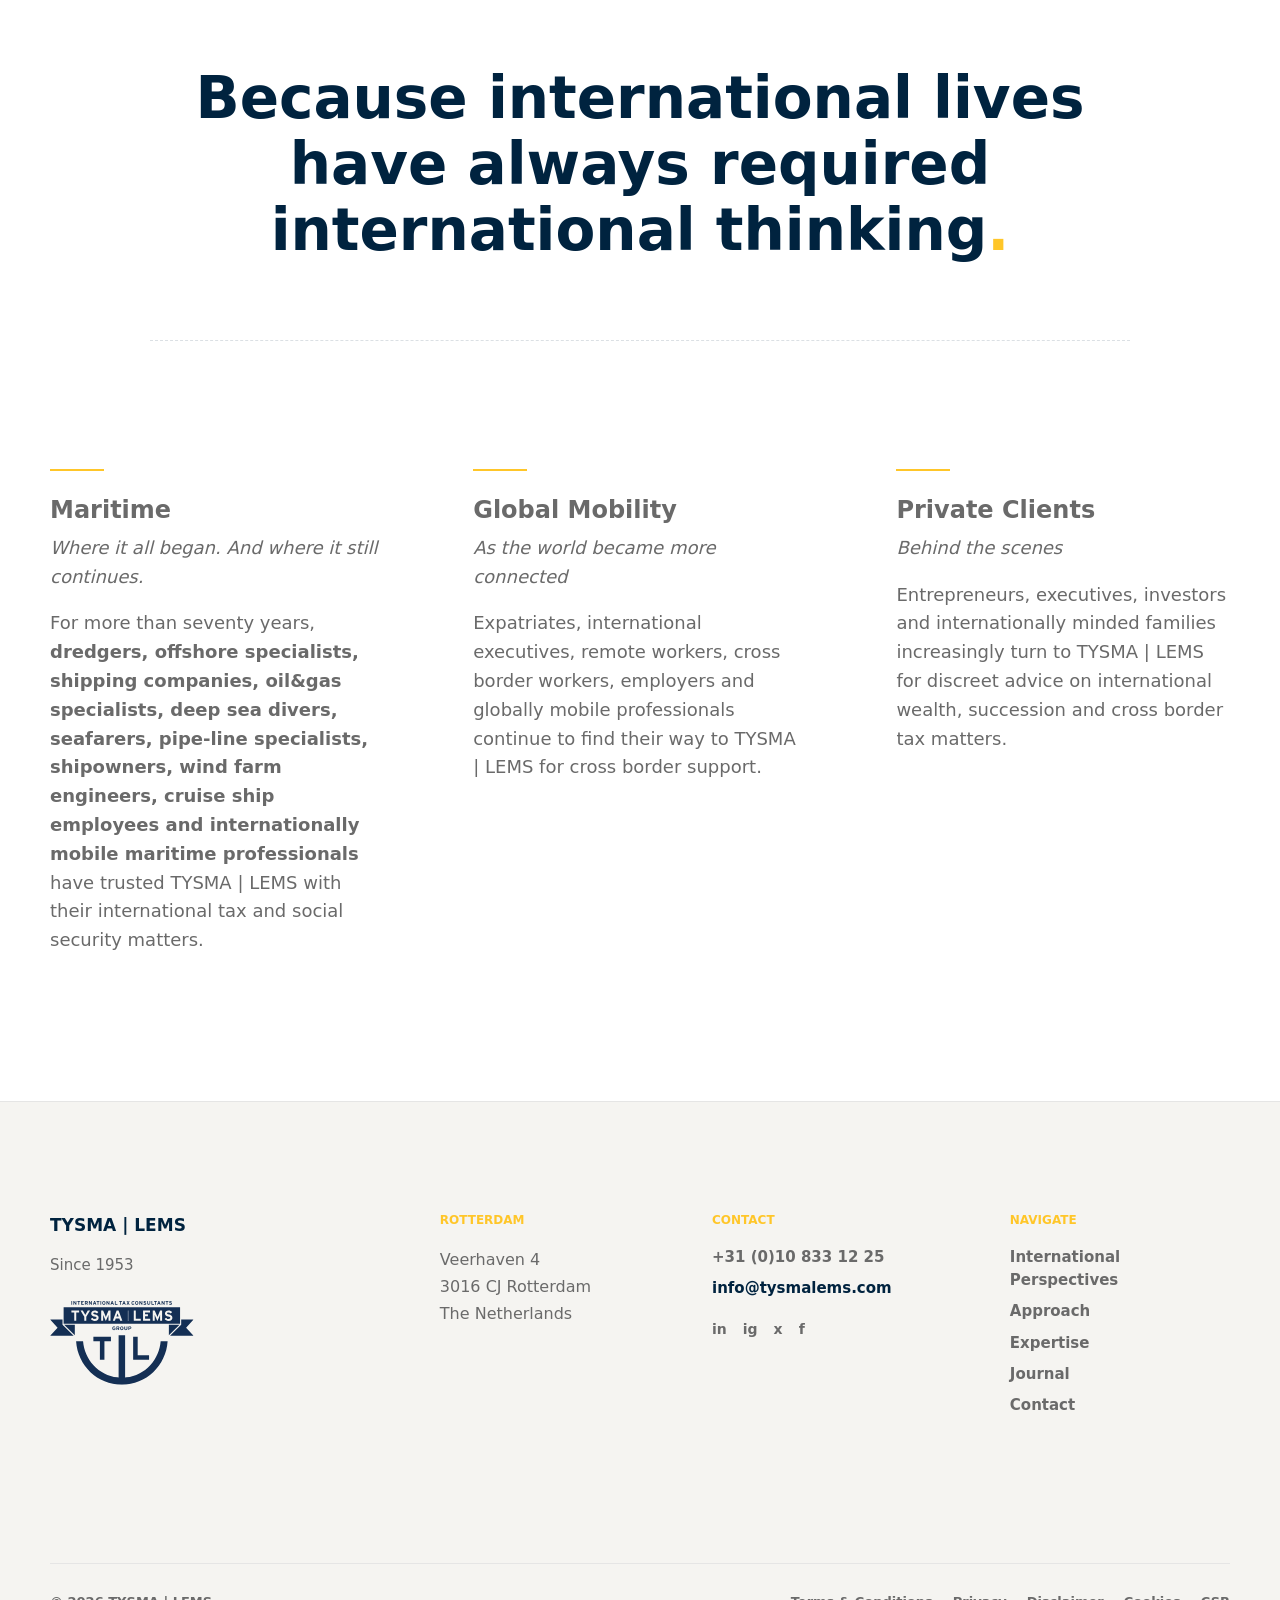
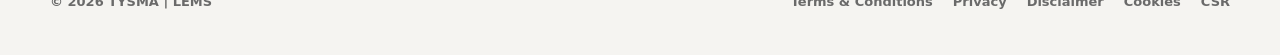
==== commit 3158ff86: "Place blue brand logo beneath Since 1953 in the footer" ====
--- a/index.html
+++ b/index.html
@@ -13,14 +13,16 @@
     <meta property="og:description" content="International tax advice for globally mobile professionals, businesses and private clients.">
     <meta property="og:type" content="website">
     <meta property="og:url" content="https://www.tysmalems.com/">
-    <link rel="icon" href="favicon.svg" type="image/svg+xml">
-    <link rel="manifest" href="site.webmanifest">
+    <link rel="icon" href="/favicon.ico?v=3" sizes="16x16 32x32 48x48">
+    <link rel="icon" href="/favicon.svg?v=3" type="image/svg+xml" sizes="any">
+    <link rel="apple-touch-icon" href="/apple-touch-icon.png?v=3" sizes="180x180">
+    <link rel="manifest" href="/site.webmanifest?v=3">
     <meta name="theme-color" content="#00233F">
     <meta property="og:image" content="https://www.tysmalems.com/hero-maritime.png">
     <meta property="og:image:alt" content="TYSMA | LEMS">
     <meta name="twitter:image" content="https://www.tysmalems.com/hero-maritime.png">
     <meta name="twitter:card" content="summary_large_image">
-    <link rel="stylesheet" href="styles.css?v=41">
+    <link rel="stylesheet" href="styles.css?v=42">
   </head>
   <body>
     <header class="site-header site-header--full" data-header>
@@ -93,6 +95,7 @@
         <div class="footer-brand-block">
           <div class="footer-mark">TYSMA | LEMS</div>
           <p>Since 1953</p>
+          <img class="footer-logo" src="/logo-blue.svg" width="193" height="113" alt="TYSMA | LEMS Group">
         </div>
 
         <div class="footer-info-grid">
--- a/styles.css
+++ b/styles.css
@@ -1383,6 +1383,12 @@
   color: var(--muted);
   font-size: 15px;
   line-height: 1.45;
+}
+
+.footer-logo {
+  width: 144px;
+  height: auto;
+  margin-top: 24px;
 }
 
 .footer-mark {
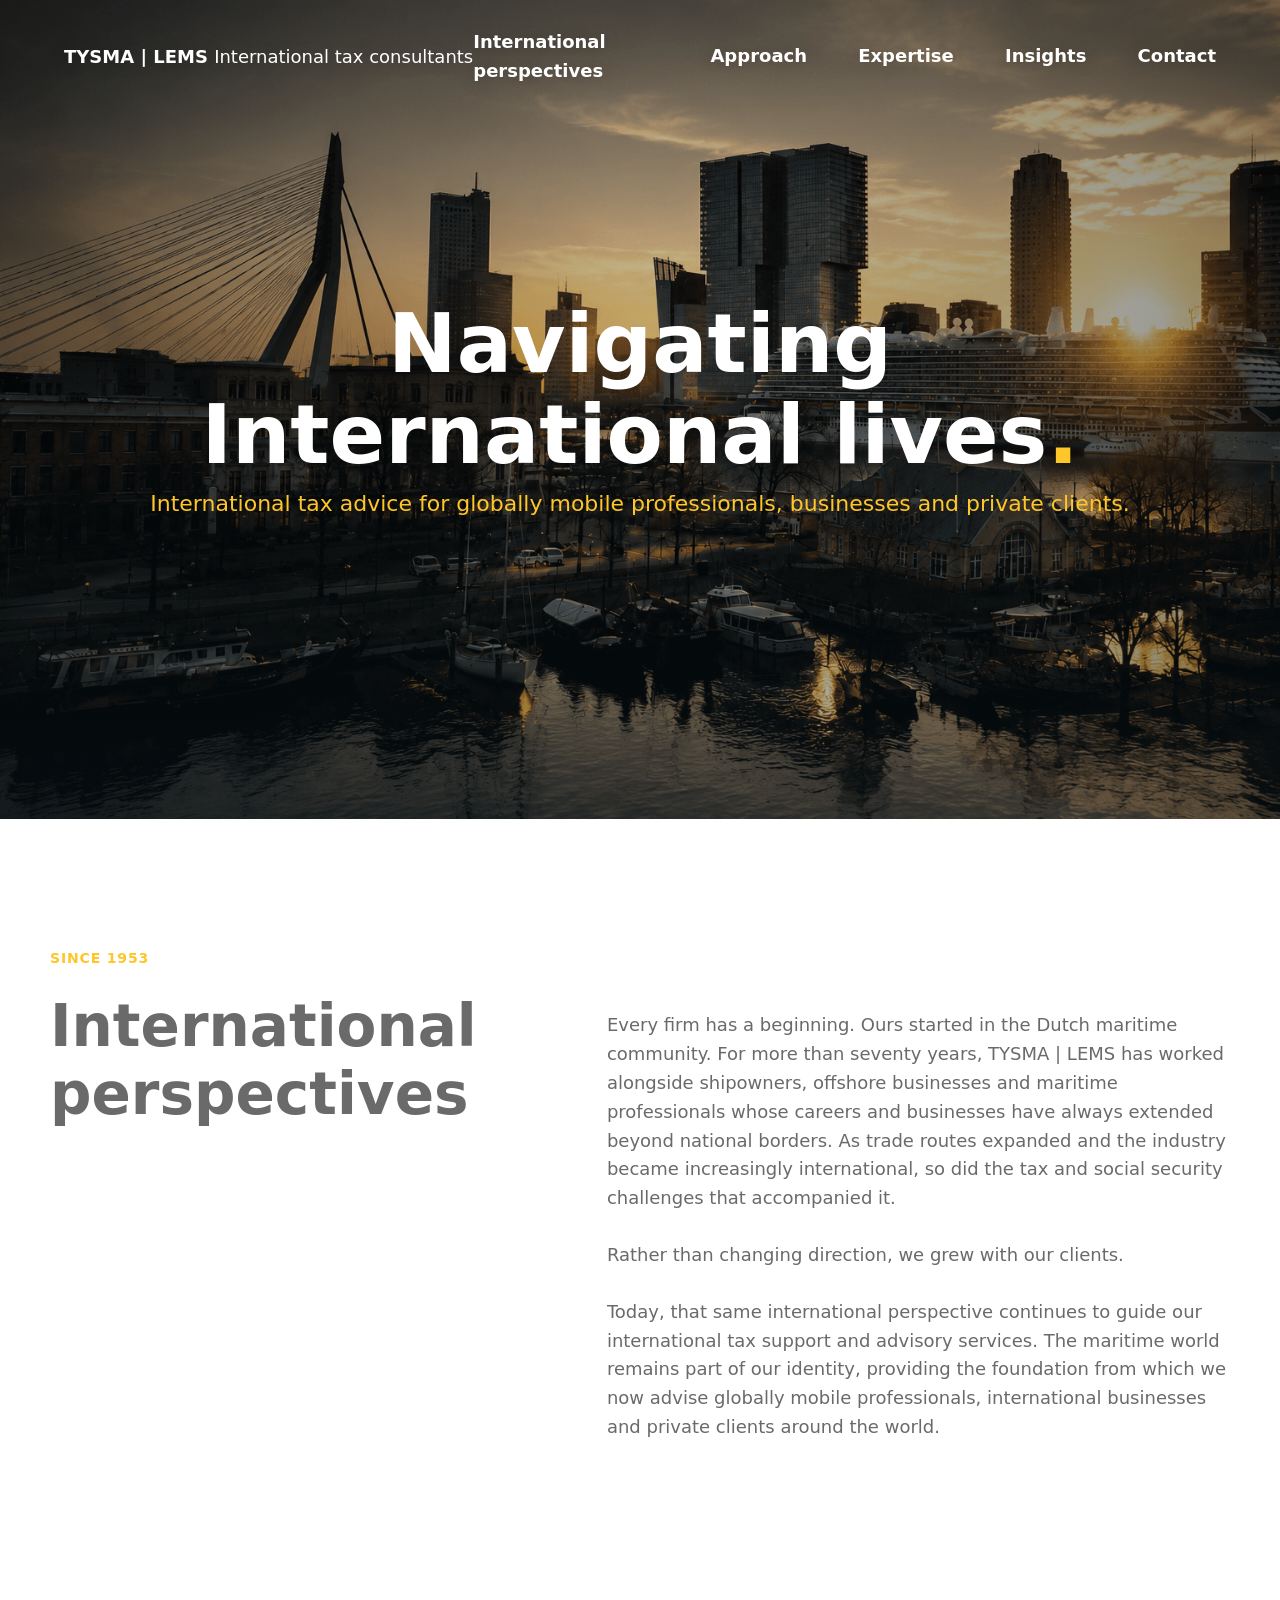
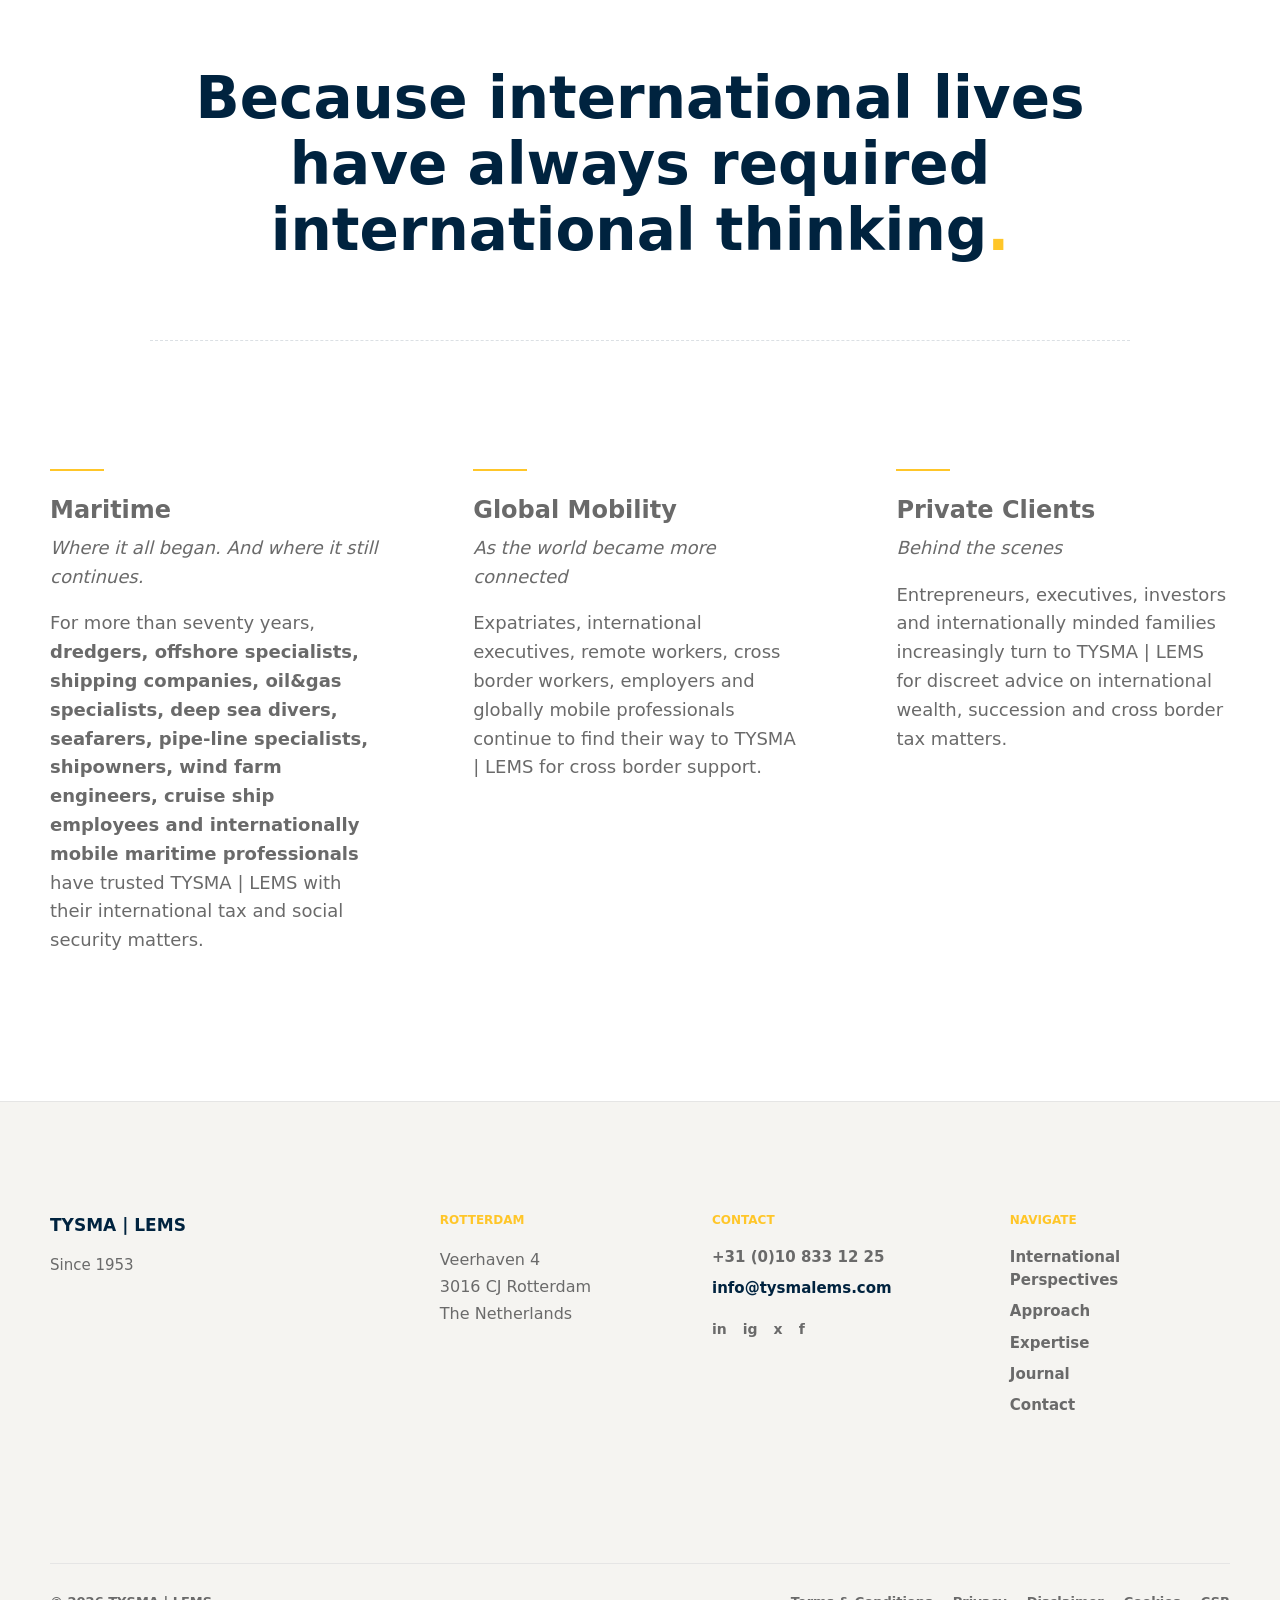
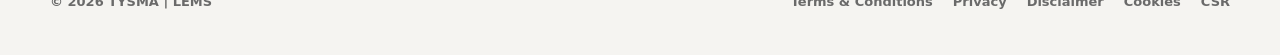
==== commit 5a05b01d: "Remove decorative logo from website footers" ====
--- a/index.html
+++ b/index.html
@@ -22,7 +22,7 @@
     <meta property="og:image:alt" content="TYSMA | LEMS">
     <meta name="twitter:image" content="https://www.tysmalems.com/hero-maritime.png">
     <meta name="twitter:card" content="summary_large_image">
-    <link rel="stylesheet" href="styles.css?v=42">
+    <link rel="stylesheet" href="styles.css?v=43">
   </head>
   <body>
     <header class="site-header site-header--full" data-header>
@@ -95,7 +95,6 @@
         <div class="footer-brand-block">
           <div class="footer-mark">TYSMA | LEMS</div>
           <p>Since 1953</p>
-          <img class="footer-logo" src="/logo-blue.svg" width="193" height="113" alt="TYSMA | LEMS Group">
         </div>
 
         <div class="footer-info-grid">
--- a/styles.css
+++ b/styles.css
@@ -1383,12 +1383,6 @@
   color: var(--muted);
   font-size: 15px;
   line-height: 1.45;
-}
-
-.footer-logo {
-  width: 144px;
-  height: auto;
-  margin-top: 24px;
 }
 
 .footer-mark {
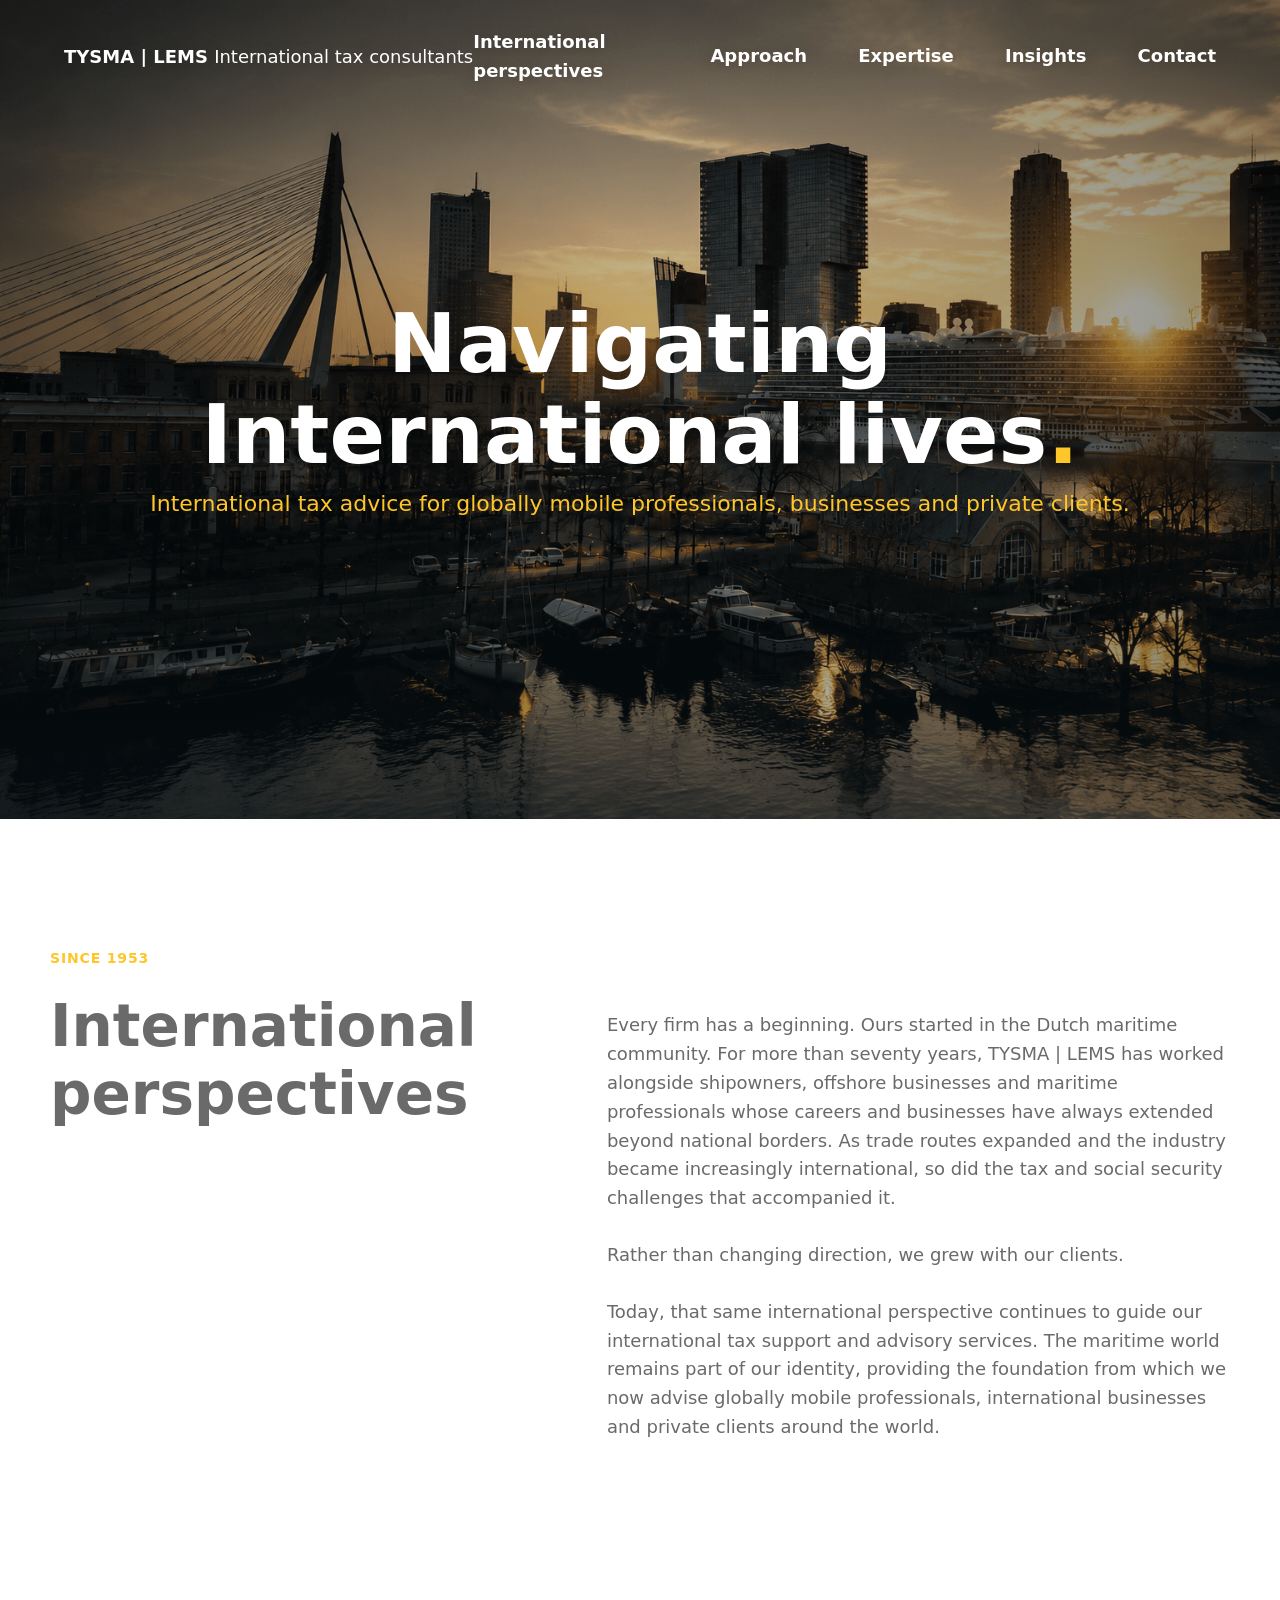
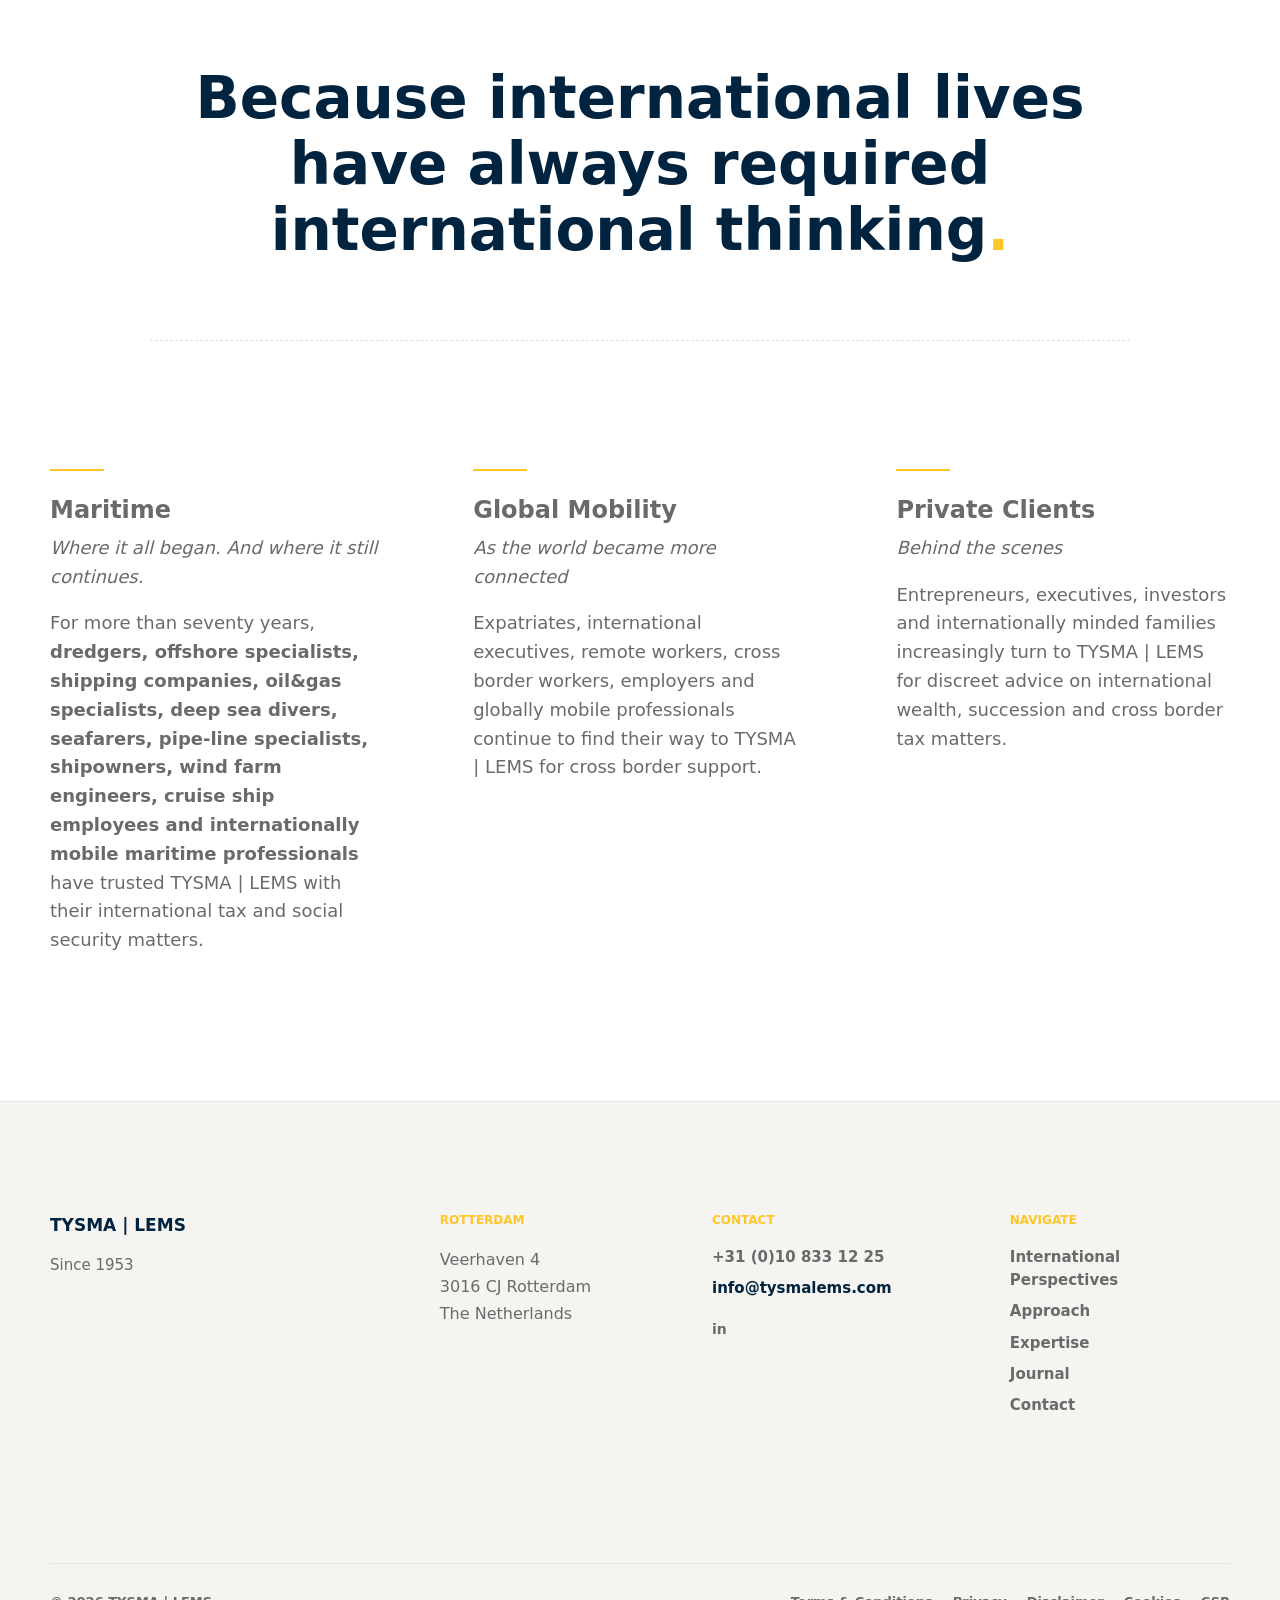
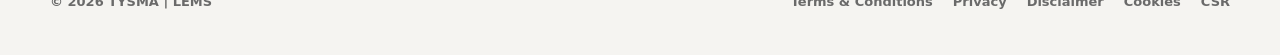
==== commit ef8b95d4: "Keep only LinkedIn company link in website footers" ====
--- a/index.html
+++ b/index.html
@@ -112,10 +112,7 @@
             <a href="tel:+31108331225">+31 (0)10 833 12 25</a>
             <a href="mailto:info@tysmalems.com">info@tysmalems.com</a>
             <div class="social-links footer-social" aria-label="Social links">
-              <a href="#" aria-label="LinkedIn">in</a>
-              <a href="#" aria-label="Instagram">ig</a>
-              <a href="#" aria-label="X">x</a>
-              <a href="#" aria-label="Facebook">f</a>
+              <a href="https://www.linkedin.com/company/3201828/" aria-label="LinkedIn" target="_blank" rel="noopener">in</a>
             </div>
           </section>
         </div>
@@ -143,6 +140,6 @@
     </footer>
 
     <script src="seo.js?v=2"></script>
-    <script src="script.js?v=30"></script>
+    <script src="script.js?v=31"></script>
   </body>
 </html>
